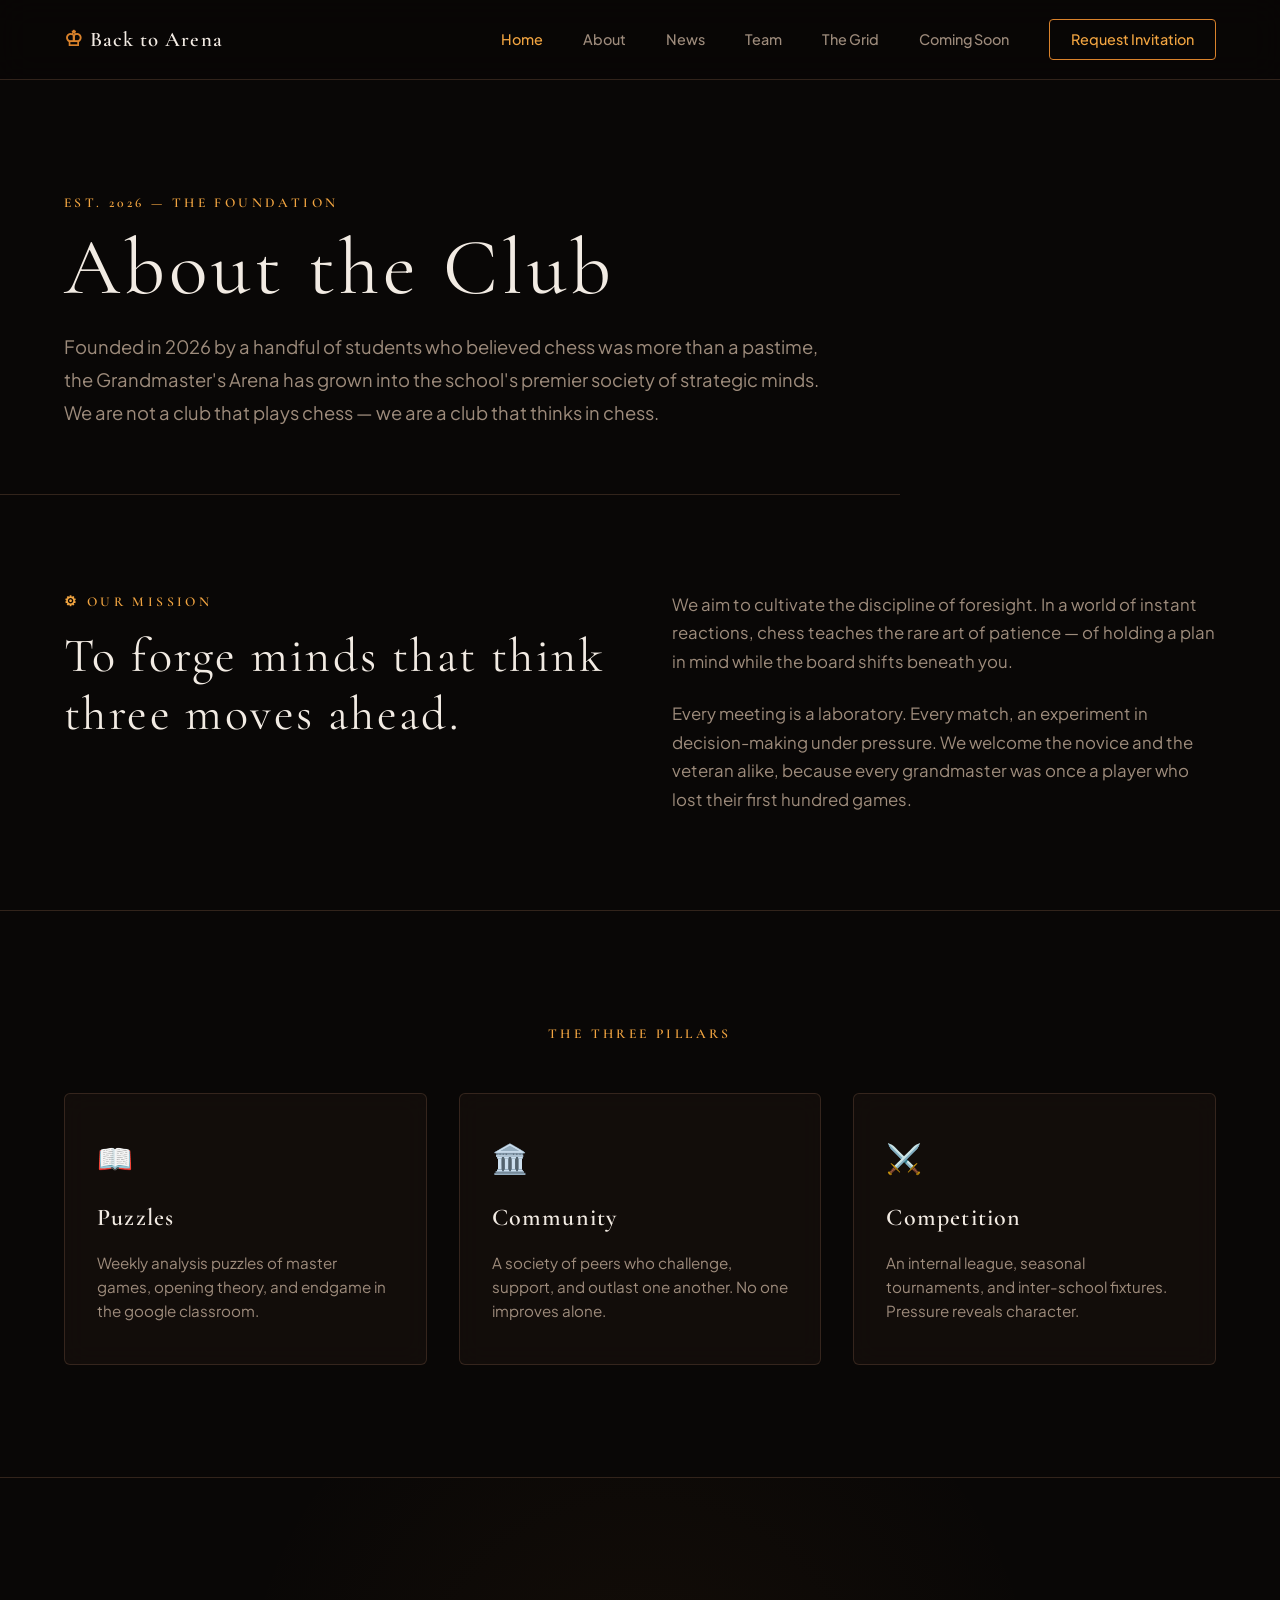
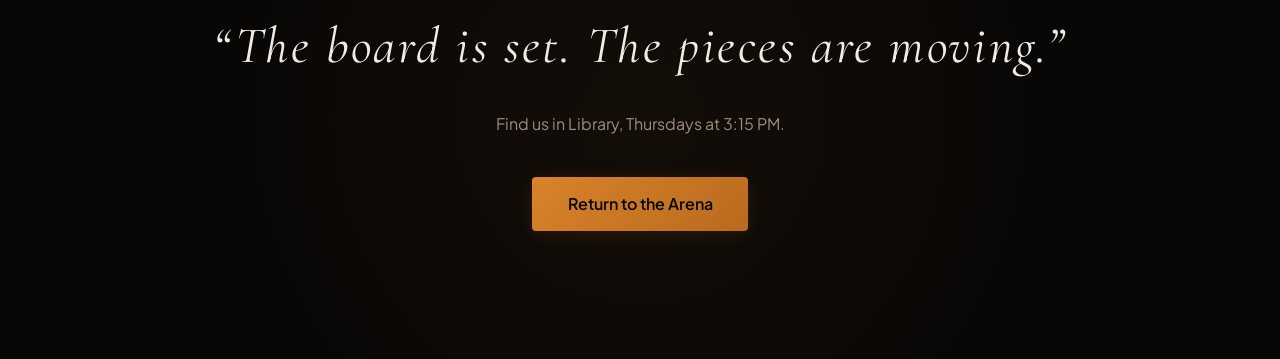
==== about.html @ d885e741 "Update navigation links in about.html" ====
<!doctype html>
<html lang="en">
    <head>
        <!-- Meta Information -->
        <meta charset="UTF-8" />
        <meta name="viewport" content="width=device-width, initial-scale=1.0" />
        <title>About the Club - The Ainlay Chess Club</title>

        <!-- SEO & Open Graph Meta Tags -->
        <meta
            name="description"
            content="Master strategy, solve weekly puzzles, and compete in the premier high school chess league at The Ainlay Chess Club. Join us Thursdays in the library."
        />
        <meta
            property="og:description"
            content="Master strategy, solve weekly puzzles, and compete in the premier high school chess league at The Ainlay Chess Club. Join us Thursdays after school 3:15-4:15 in the library."
        />
        <meta property="og:image" content="https://ainlay-chess.vercel.app/Images/favicon.png" />
        <meta name="google-site-verification" content="iSYLplXVBavn5GoDQEmi91O7fH8G3z6XSumjKIxFPuk" />

        <!-- Favicon -->
        <link rel="icon" type="image/png" href="Images/favicon.png" />

        <!-- Stylesheets -->
        <link rel="stylesheet" href="CSS/style.css" />
        <link
            href="https://fonts.googleapis.com/css2?family=Cormorant+Garamond:ital,wght@0,400;0,600;1,400&family=Plus+Jakarta+Sans:wght@300;400;500&display=swap"
            rel="stylesheet"
        />
    </head>
    <body>
        <!-- Header / Navigation -->
        <header class="site-header">
            <div class="logo">
                <a href="index.html" style="color: inherit; text-decoration: none"><span>♔</span> Back to Arena</a>
            </div>
            <nav class="nav-links">
                <a href="/" class="active-link active">Home</a>
                <a href="/about">About</a>
                <a href="/news">News</a>
                <a href="/team">Team</a>
                <a href="/league">The Grid</a>
                <a href="#">Coming Soon</a>
                <a href="#join" class="btn-outline">Request Invitation</a>
            </nav>
        </header>

        <!-- About Hero Section -->
        <section class="about-hero">
            <span class="sub-title">EST. 2026 — THE FOUNDATION</span>
            <h1>About the Club</h1>
            <p class="about-intro">
                Founded in 2026 by a handful of students who believed chess was more than a pastime, the Grandmaster's
                Arena has grown into the school's premier society of strategic minds. We are not a club that plays chess
                — we are a club that thinks in chess.
            </p>
        </section>

        <!-- Mission Statement Section -->
        <section class="mission-section">
            <div class="mission-grid">
                <div class="mission-left">
                    <span class="sub-title">⚙ OUR MISSION</span>
                    <h2>To forge minds that think three moves ahead.</h2>
                </div>
                <div class="mission-right">
                    <p>
                        We aim to cultivate the discipline of foresight. In a world of instant reactions, chess teaches
                        the rare art of patience — of holding a plan in mind while the board shifts beneath you.
                    </p>
                    <p>
                        Every meeting is a laboratory. Every match, an experiment in decision-making under pressure. We
                        welcome the novice and the veteran alike, because every grandmaster was once a player who lost
                        their first hundred games.
                    </p>
                </div>
            </div>
        </section>

        <!-- The Three Pillars Section -->
        <section class="pillars-section">
            <span class="sub-title">THE THREE PILLARS</span>
            <div class="pillars-grid">
                <div class="pillar-card">
                    <div class="pillar-icon">📖</div>
                    <h3>Puzzles</h3>
                    <p>Weekly analysis puzzles of master games, opening theory, and endgame in the google classroom.</p>
                </div>
                <div class="pillar-card">
                    <div class="pillar-icon">🏛️</div>
                    <h3>Community</h3>
                    <p>A society of peers who challenge, support, and outlast one another. No one improves alone.</p>
                </div>
                <div class="pillar-card">
                    <div class="pillar-icon">⚔️</div>
                    <h3>Competition</h3>
                    <p>
                        An internal league, seasonal tournaments, and inter-school fixtures. Pressure reveals character.
                    </p>
                </div>
            </div>
        </section>

        <!-- Closing Quote & Return Section -->
        <section class="closing-section">
            <h2>“The board is set. The pieces are moving.”</h2>
            <p class="closing-meta">Find us in Library, Thursdays at 3:15 PM.</p>
            <a href="/" class="btn-solid">Return to the Arena</a>
        </section>
    </body>
</html>
---- CSS/style.css ----
/* 0. STRICT NO-HORIZONTAL-SCROLL SAFEGUARD */
html,
body {
    width: 100%;
    max-width: 100%;
    overflow-x: hidden;
    position: relative;
}

img,
video,
canvas,
svg {
    max-width: 100%;
    height: auto;
}

/* 1. ROOT VARIABLES & THEME SETUP */
:root {
    --bg-deep: #090706;
    --bg-card: rgba(23, 17, 14, 0.7);
    --bg-card-hover: rgba(35, 26, 21, 0.85);
    --amber-primary: #d9822b;
    --amber-glow: #f2a541;
    --amber-dim: rgba(217, 130, 43, 0.12);
    --parchment: #f2ebe3;
    --bronze-border: rgba(77, 56, 42, 0.6);
    --bronze-border-glow: rgba(217, 130, 43, 0.4);
    --text-muted: #9e8c7c;
}

/* 2. GLOBAL RESET & BASE STYLES */
* {
    margin: 0;
    padding: 0;
    box-sizing: border-box;
}

body {
    background-color: var(--bg-deep);
    color: var(--parchment);
    font-family: "Plus Jakarta Sans", sans-serif;
    line-height: 1.6;
    overflow-x: hidden;
}

h1,
h2,
h3,
.logo,
.sub-title {
    font-family: "Cormorant Garamond", serif;
    letter-spacing: 0.05em;
}

.no-deco {
    text-decoration: none;
    color: inherit;
}

a {
    text-decoration: none;
    color: inherit;
    transition: all 0.5s ease;
}

a:hover {
    scale: 1.02;
}

.amber-text {
    color: var(--amber-glow);
    font-weight: 600;
}

.sub-title {
    font-size: 0.85rem;
    color: var(--amber-glow);
    display: block;
    margin-bottom: 1rem;
    letter-spacing: 0.25em;
    font-weight: 600;
}

/* 3. NAVIGATION HEADER */
.site-header {
    display: flex;
    justify-content: space-between;
    align-items: center;
    padding: 1.2rem 5%;
    position: sticky;
    top: 0;
    z-index: 1000;
    background: rgba(9, 7, 6, 0.85);
    backdrop-filter: blur(16px);
    -webkit-backdrop-filter: blur(16px);
    border-bottom: 1px solid var(--bronze-border);
    width: 100%;
}

.logo {
    font-size: 1.3rem;
    color: var(--parchment);
    font-weight: 600;
    display: flex;
    align-items: center;
    gap: 0.5rem;
}

.logo span {
    color: var(--amber-primary);
}

.nav-links {
    display: flex;
    gap: 2.5rem;
    align-items: center;
}

.nav-links a {
    color: var(--text-muted);
    font-size: 0.9rem;
    font-weight: 500;
    transition: all 0.5s ease;
}

.nav-links a:hover,
.active-link,
.nav-links a.active {
    color: var(--amber-glow) !important;
}

.btn-outline {
    border: 1px solid var(--amber-primary);
    padding: 0.5rem 1.3rem;
    color: var(--amber-glow) !important;
    border-radius: 4px;
    transition: all 1.5s cubic-bezier(0.16, 1, 0.3, 1);
}

.btn-outline:hover {
    background-color: var(--amber-primary);
    color: var(--bg-deep) !important;
    box-shadow: 0 0 20px var(--amber-dim);
    transform: translateY(-1px);
}

.btn-solid {
    background: linear-gradient(135deg, var(--amber-primary), #b86b1d);
    color: var(--bg-deep);
    padding: 0.9rem 2.2rem;
    font-weight: 600;
    display: inline-block;
    border-radius: 4px;
    transition: all 0.5s cubic-bezier(0.16, 1, 0.3, 1);
    box-shadow: 0 4px 20px var(--amber-dim);
}

.btn-solid:hover {
    transform: translateY(-2px);
    box-shadow: 0 6px 30px rgba(217, 130, 43, 0.35);
    filter: brightness(1.05);
    color: white;
}

/* 4. HOME PAGE: HERO SECTION */
.hero {
    position: relative;
    display: grid;
    grid-template-columns: 1.4fr 1fr;
    align-items: center;
    padding: 7rem 5%;
    min-height: 85vh;
    border-bottom: 1px solid var(--bronze-border);
    background-image: url("../Images/knight-background.jpg");
    background-size: cover;
    background-position: center;
    filter: brightness(1.25);
    width: 100%;
}

.hero-bg-overlay {
    position: absolute;
    inset: 0;
    background:
        linear-gradient(90deg, rgba(9, 7, 6, 0.88) 35%, rgba(9, 7, 6, 0.6) 100%),
        radial-gradient(circle at 75% 40%, rgba(217, 130, 43, 0.22) 0%, transparent 65%);
    z-index: 1;
}

.hero-content,
.hero-sidebar {
    position: relative;
    z-index: 2;
}

.hero h1 {
    font-size: 5rem;
    margin-bottom: 1.5rem;
    color: var(--parchment);
    font-weight: 400;
    line-height: 0.95;
    text-transform: uppercase;
}

.hero-sub-title {
    font-style: italic;
    text-transform: none;
    font-size: 4.5rem;
    color: var(--amber-glow);
}

.hero p {
    color: var(--text-muted);
    max-width: 450px;
    font-size: 1rem;
}

.hero-sidebar {
    background: var(--bg-card);
    backdrop-filter: blur(12px);
    border: 1px solid var(--bronze-border);
    border-radius: 6px;
    padding: 1.5rem;
    display: flex;
    flex-direction: column;
    gap: 1rem;
}

.sidebar-header {
    font-size: 1rem;
    letter-spacing: 0.15em;
    color: var(--text-muted);
    border-bottom: 1px solid var(--bronze-border);
    padding-bottom: 0.6rem;
}

.sidebar-item {
    display: flex;
    justify-content: space-between;
    padding: 0.6rem 0;
    border-bottom: 1px solid var(--bronze-border);
    font-size: 0.9rem;
    color: var(--parchment);
}

.sidebar-link {
    font-size: 0.75rem;
    letter-spacing: 0.1em;
    color: var(--amber-glow);
    padding-top: 0.4rem;
    cursor: pointer;
}

/* 5. HOME PAGE: LEADERSHIP & CARDS */
.leadership-section {
    padding: 7rem 5%;
    border-bottom: 1px solid var(--bronze-border);
    background: radial-gradient(circle at 15% 15%, rgba(217, 130, 43, 0.03) 0%, transparent 50%);
    width: 100%;
}

.leadership-section h2,
.league-header h2,
.join-content h2 {
    font-size: 2.8rem;
    font-weight: 400;
    color: var(--parchment);
}

.leadership-section h2 {
    margin-bottom: 3rem;
}

.leadership-grid {
    display: grid;
    grid-template-columns: repeat(auto-fit, minmax(200px, 1fr));
    gap: 1.5rem;
}

.card {
    background-color: var(--bg-card);
    backdrop-filter: blur(12px);
    -webkit-backdrop-filter: blur(12px);
    border: 1px solid var(--bronze-border);
    padding: 1rem;
    text-align: left;
    border-radius: 6px;
    transition: all 0.4s cubic-bezier(0.16, 1, 0.3, 1);
}

.card:hover {
    transform: translateY(-8px);
    background-color: var(--bg-card-hover);
    border-color: var(--amber-primary);
    box-shadow:
        0 16px 30px rgba(0, 0, 0, 0.6),
        0 0 20px var(--amber-dim);
}

.card-img-thanesh,
.card-img-ashley,
.card-img-aryan,
.team-img-thanesh,
.team-img-ashley,
.team-img-aryan {
    width: 100%;
    height: 480px;
    margin-bottom: 1rem;
    border-radius: 4px;
    background-size: cover;
    background-position: center;
    border: 1px solid rgba(255, 255, 255, 0.03);
    transition: filter 0.3s ease;
}

.card-img-thanesh,
.team-img-thanesh {
    background-image: url("../Images/thanesh.jpg");
}

.card-img-ashley,
.team-img-ashley {
    background-image: url("");
}

.card-img-aryan,
.team-img-aryan {
    background-image: url("../Images/aryan.jpg");
}

.card:hover [class*="card-img-"],
.team-card:hover [class*="team-img-"] {
    filter: brightness(1.1);
}

.card h3 {
    font-size: 1.2rem;
    font-weight: 600;
    color: var(--parchment);
}

.role {
    font-size: 0.85rem;
    color: var(--text-muted);
}

.card-notice-overlay {
    position: absolute;
    inset: 0;
    background: rgba(9, 7, 6, 0.92);
    display: flex;
    align-items: center;
    justify-content: center;
    text-align: center;
    padding: 1.5rem;
    font-family: "Cormorant Garamond", serif;
    font-size: 1.25rem;
    letter-spacing: 0.15em;
    color: var(--amber-glow);
    border: 1px dashed var(--amber-primary);
    border-radius: 4px;
    z-index: 2;
}

/* 6. HOME PAGE: LEAGUE & STANDINGS TABLE */
.league-section {
    padding: 7rem 5%;
    border-bottom: 1px solid var(--bronze-border);
    width: 100%;
}

.league-header {
    display: flex;
    justify-content: space-between;
    align-items: flex-end;
    margin-bottom: 2.5rem;
}

.filter-tabs {
    display: flex;
    gap: 2rem;
    font-size: 0.9rem;
    color: var(--text-muted);
    cursor: pointer;
}

.filter-tabs span {
    transition: color 0.3s ease;
}

.filter-tabs span:hover {
    color: var(--parchment);
}

.filter-tabs .active {
    color: var(--amber-glow);
    border-bottom: 2px solid var(--amber-primary);
    padding-bottom: 0.3rem;
}

.table-container {
    background: var(--bg-card);
    border: 1px solid var(--bronze-border);
    border-radius: 8px;
    overflow-x: auto;
    -webkit-overflow-scrolling: touch;
    backdrop-filter: blur(12px);
    width: 100%;
}

.standings-table {
    width: 100%;
    border-collapse: collapse;
    text-align: left;
}

.standings-table th,
.standings-table td {
    padding: 1.3rem 1.5rem;
    border-bottom: 1px solid var(--bronze-border);
}

.standings-table tr:last-child td {
    border-bottom: none;
}

.standings-table th {
    color: var(--text-muted);
    font-weight: 500;
    font-size: 0.8rem;
    letter-spacing: 0.15em;
    background: rgba(15, 11, 9, 0.6);
}

.standings-table tbody tr {
    transition: background 0.3s ease;
}

.standings-table tbody tr:hover {
    background: rgba(217, 130, 43, 0.05);
}

.rank-badge {
    color: var(--amber-primary);
    font-weight: 600;
    font-size: 18px;
}

.standings-table tr.rank-1 {
    background: linear-gradient(90deg, rgba(255, 215, 0, 0.15) 0%, rgba(26, 21, 14, 0.4) 100%) !important;
} /* Gold gradient for 1st place */

.standings-table tr.rank-2 {
    background: linear-gradient(90deg, rgba(192, 192, 192, 0.12) 0%, rgba(26, 21, 14, 0.4) 100%) !important;
} /* Silver gradient for 2nd place */

.standings-table tr.rank-3 {
    background: linear-gradient(90deg, rgba(205, 127, 50, 0.15) 0%, rgba(26, 21, 14, 0.4) 100%) !important;
} /* Bronze gradient for 3rd place */

.standings-table tr.rank-1 .rank-badge {
    color: #d6af36 !important; /* Gold color for 1st place */
}

.standings-table tr.rank-2 .rank-badge {
    color: #a7a7ad !important; /* Silver color for 2nd place */
}

.standings-table tr.rank-3 .rank-badge {
    color: #996f49 !important; /* Bronze color for 3rd place */
}

.standings-table tr.ainlay-row .school-tag {
    color: #4f83cc; /* Ainlay Blue */
    font-weight: 500;
}

.standings-table tr.osa-row .school-tag {
    color: #008a00; /* OSA Green */
    font-weight: 500;
}

.standings-table tr.lillian-row .school-tag {
    color: #c41e3a; /* Lilian Red */
    font-weight: 500;
}

.open-row {
    background: rgba(217, 130, 43, 0.04);
    border-style: dashed;
    border-color: var(--amber-primary);
    border-width: 1px;
}

.open-row:hover {
    background: rgba(217, 130, 43, 0.11) !important;
}

/* 7. HOME PAGE: JOIN SECTION & FOOTER META */
.join-section {
    padding: 7rem 5%;
    display: grid;
    grid-template-columns: 2fr 1fr;
    gap: 4rem;
    align-items: center;
    background: radial-gradient(circle at 85% 85%, rgba(217, 130, 43, 0.04) 0%, transparent 50%);
    width: 100%;
}

.join-content h2 {
    margin-bottom: 1rem;
}

.join-content p {
    color: var(--text-muted);
    margin-bottom: 2rem;
    max-width: 480px;
    font-size: 1.05rem;
}

.footer-meta {
    display: flex;
    flex-direction: column;
    gap: 1.5rem;
}

.meta-box {
    background: var(--bg-card);
    padding: 1.5rem;
    border: 1px solid var(--bronze-border);
    border-radius: 6px;
    backdrop-filter: blur(10px);
    transition: border-color 0.3s ease;
}

.meta-box:hover {
    border-color: var(--bronze-border-glow);
}

.footer-meta h4 {
    color: var(--amber-glow);
    margin-bottom: 0.3rem;
    font-family: "Cormorant Garamond", serif;
    font-size: 1.15rem;
}

.meta-box p {
    color: var(--text-muted);
    font-size: 0.95rem;
}

/* 8. ABOUT PAGE STYLES */
.about-hero {
    padding: 7rem 5% 4rem 5%;
    border-bottom: 1px solid var(--bronze-border);
    max-width: 900px;
    width: 100%;
}

.about-hero h1 {
    font-size: 5rem;
    font-weight: 400;
    margin-bottom: 1.5rem;
    line-height: 0.95;
    color: var(--parchment);
}

.about-intro {
    color: var(--text-muted);
    font-size: 1.15rem;
    line-height: 1.8;
}

.mission-section {
    padding: 6rem 5%;
    border-bottom: 1px solid var(--bronze-border);
    width: 100%;
}

.mission-grid {
    display: grid;
    grid-template-columns: 1fr 1fr;
    gap: 4rem;
    align-items: start;
}

.mission-left h2 {
    font-size: 3rem;
    font-weight: 400;
    line-height: 1.2;
    color: var(--parchment);
    margin-top: 1rem;
}

.mission-right {
    display: flex;
    flex-direction: column;
    gap: 1.5rem;
    color: var(--text-muted);
    font-size: 1.05rem;
    line-height: 1.7;
}

.pillars-section {
    padding: 7rem 5%;
    border-bottom: 1px solid var(--bronze-border);
    text-align: center;
    width: 100%;
}

.pillars-section .sub-title {
    margin-bottom: 3rem;
}

.pillars-grid {
    display: grid;
    grid-template-columns: repeat(auto-fit, minmax(280px, 1fr));
    gap: 2rem;
    text-align: left;
}

.pillar-card {
    background-color: var(--bg-card);
    backdrop-filter: blur(12px);
    border: 1px solid var(--bronze-border);
    padding: 2.5rem 2rem;
    border-radius: 6px;
    transition: all 0.4s cubic-bezier(0.16, 1, 0.3, 1);
}

.pillar-card:hover {
    transform: translateY(-8px);
    border-color: var(--amber-primary);
    box-shadow:
        0 16px 30px rgba(0, 0, 0, 0.6),
        0 0 20px var(--amber-dim);
}

.pillar-icon {
    font-size: 1.8rem;
    margin-bottom: 1.2rem;
}

.pillar-card h3 {
    font-size: 1.5rem;
    font-weight: 600;
    color: var(--parchment);
    margin-bottom: 0.8rem;
}

.pillar-card p {
    color: var(--text-muted);
    font-size: 0.95rem;
}

.closing-section {
    padding: 8rem 5%;
    text-align: center;
    display: flex;
    flex-direction: column;
    align-items: center;
    gap: 1.5rem;
    background: radial-gradient(circle at 50% 50%, rgba(217, 130, 43, 0.05) 0%, transparent 60%);
    width: 100%;
}

.closing-section h2 {
    font-size: 3.2rem;
    font-style: italic;
    font-weight: 400;
    color: var(--parchment);
}

.closing-meta {
    color: var(--text-muted);
    font-size: 1rem;
    margin-bottom: 1rem;
}

/* 9. TEAM PAGE STYLES */
.team-hero {
    padding: 6rem 5% 3rem 5%;
    max-width: 900px;
    width: 100%;
}

.team-hero h1 {
    font-size: 5rem;
    font-weight: 400;
    margin-bottom: 1.2rem;
    color: var(--parchment);
    line-height: 0.95;
}

.team-intro {
    color: var(--text-muted);
    font-size: 1.05rem;
    line-height: 1.7;
    max-width: 600px;
}

.team-grid-section {
    padding: 3rem 5% 8rem 5%;
    width: 100%;
}

.team-grid {
    display: grid;
    grid-template-columns: repeat(3, 1fr);
    gap: 2rem;
}

.team-card {
    position: relative;
    background-color: var(--bg-card);
    backdrop-filter: blur(12px);
    border: 1px solid var(--bronze-border);
    padding: 1.2rem;
    border-radius: 6px;
    display: flex;
    flex-direction: column;
    justify-content: space-between;
    transition: all 0.4s cubic-bezier(0.16, 1, 0.3, 1);
}

.team-card:hover {
    transform: translateY(-6px);
    border-color: var(--amber-primary);
    box-shadow:
        0 16px 30px rgba(0, 0, 0, 0.6),
        0 0 20px var(--amber-dim);
}

.chess-icon-watermark {
    font-size: 3.5rem;
    color: rgba(217, 130, 43, 0.15);
}

.team-role-tag {
    font-size: 0.65rem;
    letter-spacing: 0.2em;
    color: var(--amber-glow);
    margin-bottom: 0.4rem;
    display: block;
}

.team-card h3 {
    font-size: 1.35rem;
    font-weight: 600;
    color: var(--parchment);
    margin-bottom: 0.6rem;
}

.team-bio {
    color: var(--text-muted);
    font-size: 0.9rem;
    line-height: 1.6;
    margin-bottom: 2rem;
}

.team-footer-meta {
    display: flex;
    justify-content: space-between;
    align-items: flex-end;
    border-top: 1px solid var(--bronze-border);
    padding-top: 0.8rem;
    font-size: 0.75rem;
    margin-top: auto;
}

.quote-text {
    color: var(--text-muted);
    font-style: italic;
    font-size: 0.7rem;
    line-height: 1.3;
    max-width: 55%;
    white-space: normal;
    overflow: visible;
}

.contact-link {
    color: var(--text-muted);
    text-decoration: none;
    letter-spacing: 0.1em;
    font-weight: 600;
    transition: color 0.3s ease;
}

.contact-link:hover {
    color: var(--amber-glow);
}

.open-team-card {
    border: 1px dashed var(--amber-primary);
    background: radial-gradient(circle at 50% 50%, rgba(217, 130, 43, 0.05) 0%, transparent 80%);
}

.open-slot-img {
    background: rgba(217, 130, 43, 0.03) !important;
}

.pointer-emoji {
    font-size: 3.5rem;
    animation: bouncePointer 1.5s infinite ease-in-out;
}

@keyframes bouncePointer {
    0%,
    100% {
        transform: scale(1);
    }
    50% {
        transform: scale(1.15) translateX(4px);
    }
}

/* 10. CLUB NEWS SECTION & MEDIA ELEMENTS */
.news-section {
    max-width: 800px;
    margin: 3rem auto;
    padding: 0 5%;
    width: 100%;
}

.news-item {
    display: flex;
    flex-direction: column;
    gap: 1rem;
    padding: 2.5rem 0;
    border-bottom: 1px solid var(--bronze-border);
}

.news-meta {
    display: flex;
    flex-direction: column;
    min-width: 110px;
}

.news-date {
    font-size: 0.85rem;
    color: var(--amber-glow);
    letter-spacing: 0.05em;
    font-weight: 500;
}

.news-category {
    font-size: 0.7rem;
    color: var(--text-muted);
    letter-spacing: 0.2em;
    margin-top: 0.3rem;
}

.news-content h2 {
    font-family: "Cormorant Garamond", serif;
    font-size: 2.1rem;
    font-weight: 400;
    color: var(--parchment);
    margin-bottom: 0.75rem;
    letter-spacing: 0.03em;
}

.news-content p {
    font-size: 0.95rem;
    line-height: 1.7;
    color: var(--text-muted);
}

.custom-video-container {
    position: relative;
    width: 100%;
    height: 220px;
    background-color: var(--bg-card);
    border: 1px solid var(--bronze-border);
    border-radius: 4px;
    cursor: pointer;
    overflow: hidden;
    display: flex;
    align-items: center;
    justify-content: center;
    margin-bottom: 1rem;
    transition: border-color 0.3s ease;
}

.video-cover-overlay {
    position: absolute;
    inset: 0;
    background: rgba(9, 7, 6, 0.85);
    display: flex;
    align-items: center;
    justify-content: center;
    color: var(--amber-glow);
    font-family: "Cormorant Garamond", serif;
    font-size: 1.1rem;
    letter-spacing: 0.1em;
    z-index: 2;
}

/* 11. RESPONSIVE MEDIA QUERIES FOR ALL DEVICES */

@media (max-width: 1024px) {
    .team-grid {
        grid-template-columns: repeat(2, 1fr);
    }
    .hero h1 {
        font-size: 4rem;
    }
    .hero-sub-title {
        font-size: 3.5rem;
    }
}

@media (max-width: 900px) {
    .hero,
    .join-section,
    .mission-grid {
        grid-template-columns: 1fr;
        gap: 3rem;
    }
    .hero h1,
    .about-hero h1,
    .team-hero h1 {
        font-size: 3.2rem;
    }
    .hero-sub-title {
        font-size: 2.8rem;
    }
    .closing-section h2 {
        font-size: 2.2rem;
    }
    .league-header {
        flex-direction: column;
        align-items: flex-start;
        gap: 1.5rem;
    }
}

@media (min-width: 768px) {
    .news-item {
        flex-direction: row;
        align-items: flex-start;
        gap: 3.5rem;
    }
}

@media (max-width: 768px) {
    .site-header {
        flex-direction: column;
        gap: 0.8rem;
        padding: 1rem 4%;
        text-align: center;
    }
    .logo {
        white-space: normal;
        justify-content: center;
        font-size: 1.1rem;
    }
    .nav-links {
        gap: 1rem;
        flex-wrap: wrap;
        justify-content: center;
    }
    .nav-links a {
        font-size: 0.85rem;
    }
    .standings-table th,
    .standings-table td {
        padding: 1rem;
        white-space: nowrap;
    }
}

@media (max-width: 480px) {
    .team-grid {
        grid-template-columns: 1fr;
    }
    .hero h1 {
        font-size: 2.5rem;
    }
    .hero-sub-title {
        font-size: 2.2rem;
    }
    .hero,
    .leadership-section,
    .league-section,
    .join-section,
    .about-hero,
    .mission-section,
    .pillars-section,
    .team-hero,
    .team-grid-section {
        padding-left: 5%;
        padding-right: 5%;
    }
    .btn-solid {
        padding: 0.8rem 1.5rem;
        width: 100%;
        text-align: center;
    }
}
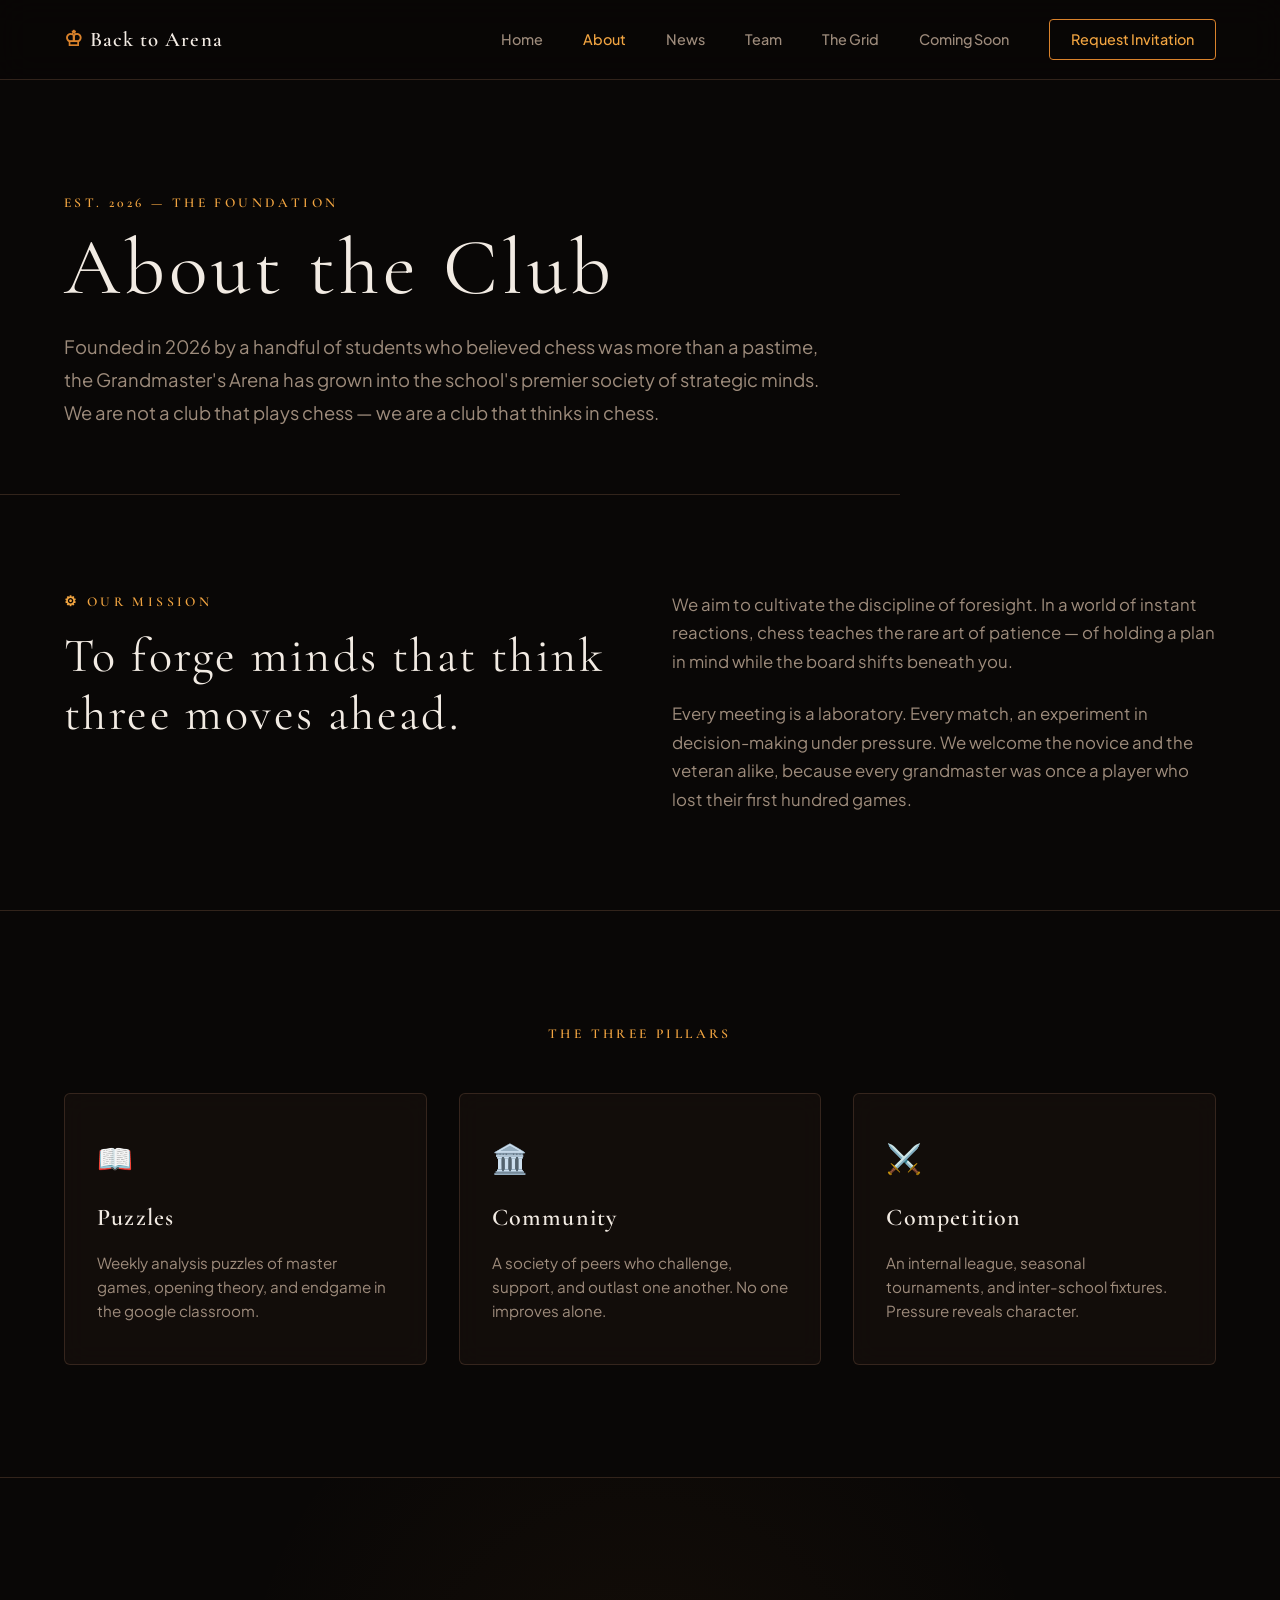
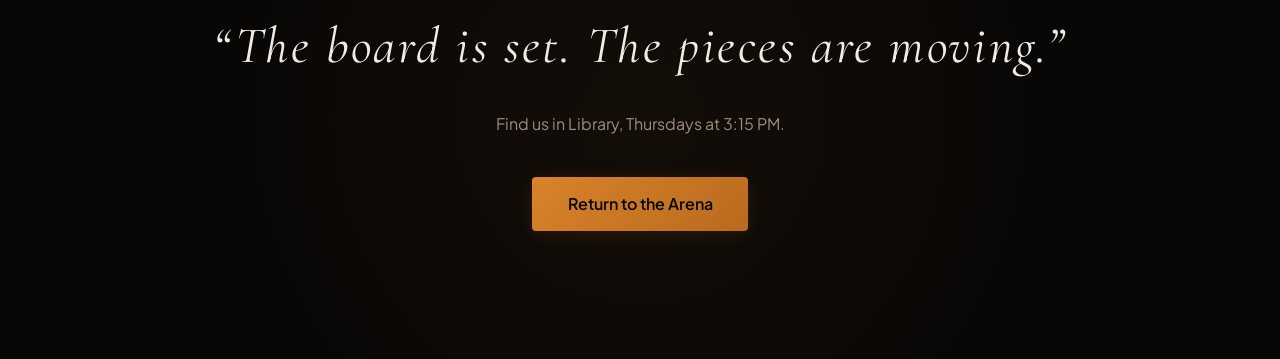
==== commit 38dcb0c6: "Reorder navigation links in about.html" ====
--- a/about.html
+++ b/about.html
@@ -35,8 +35,8 @@
                 <a href="index.html" style="color: inherit; text-decoration: none"><span>♔</span> Back to Arena</a>
             </div>
             <nav class="nav-links">
-                <a href="/" class="active-link active">Home</a>
-                <a href="/about">About</a>
+                <a href="/">Home</a>
+                <a href="/about" class="active-link active">About</a>
                 <a href="/news">News</a>
                 <a href="/team">Team</a>
                 <a href="/league">The Grid</a>
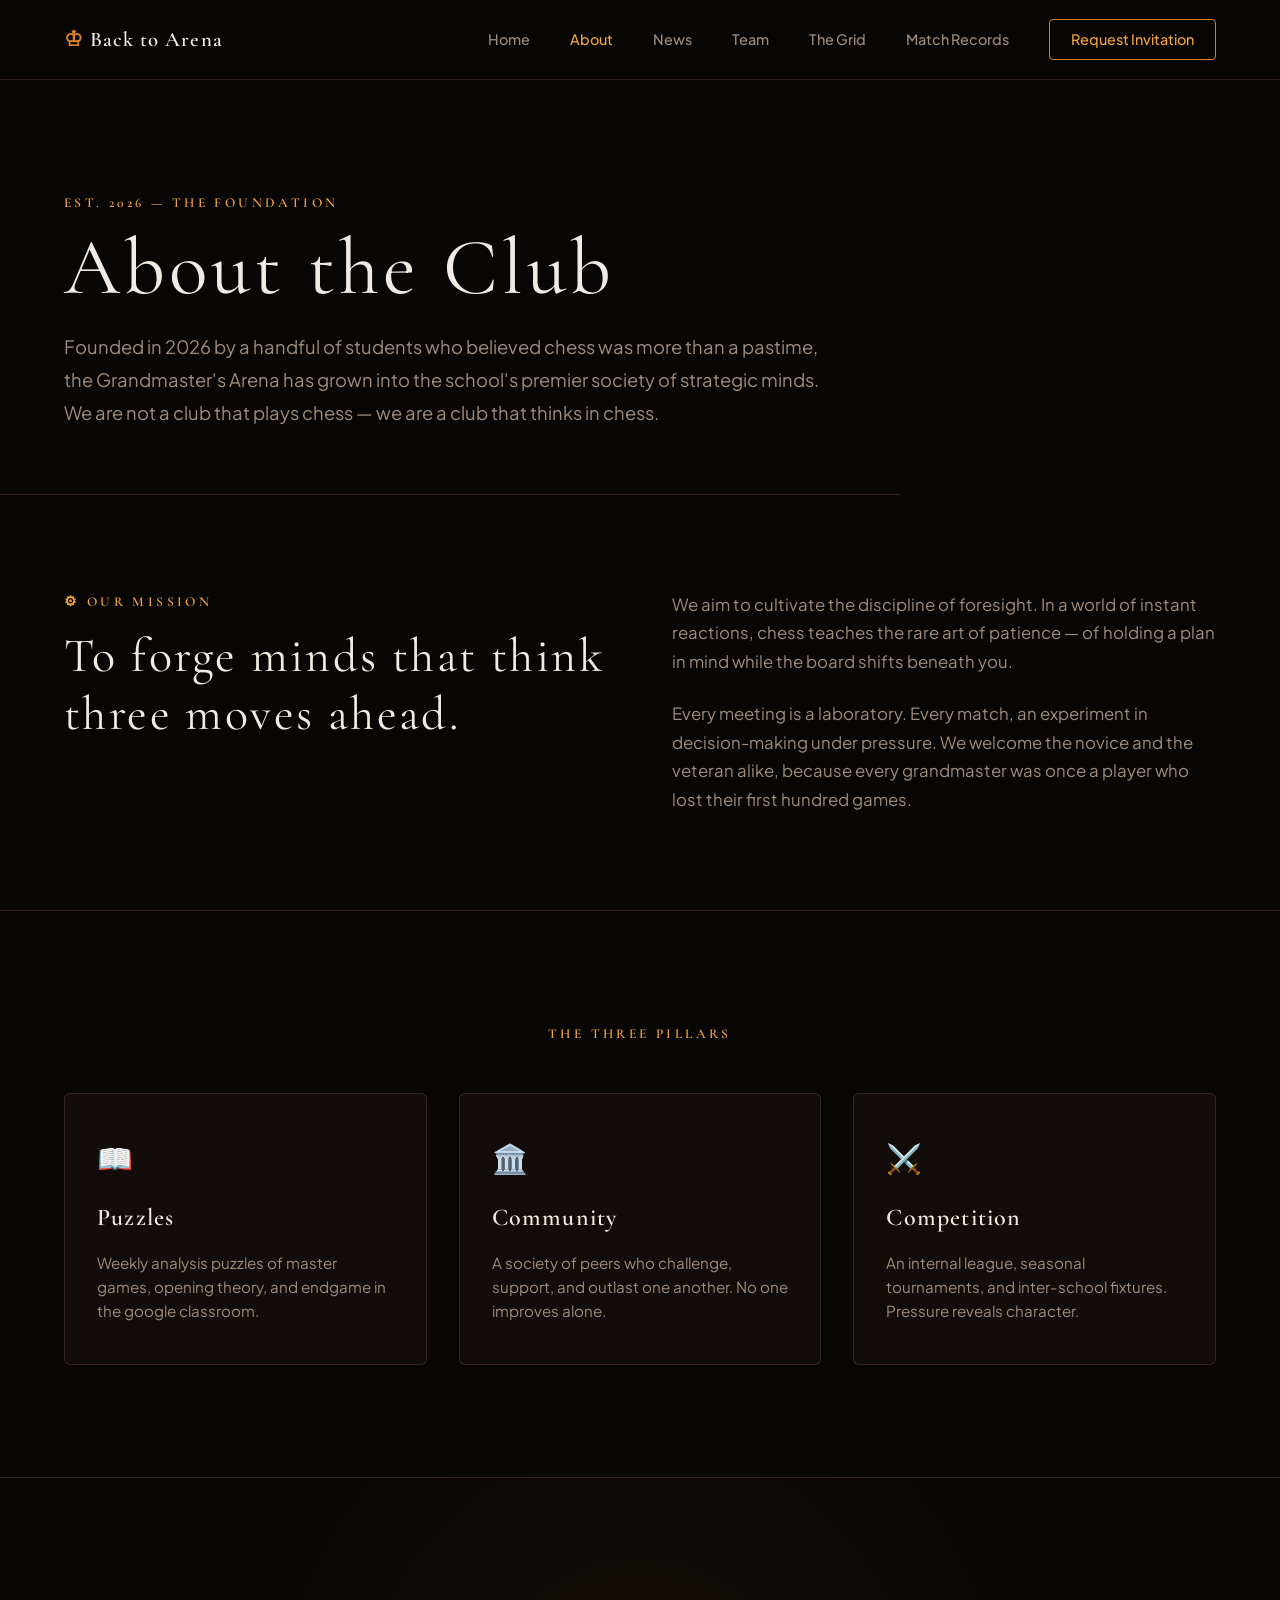
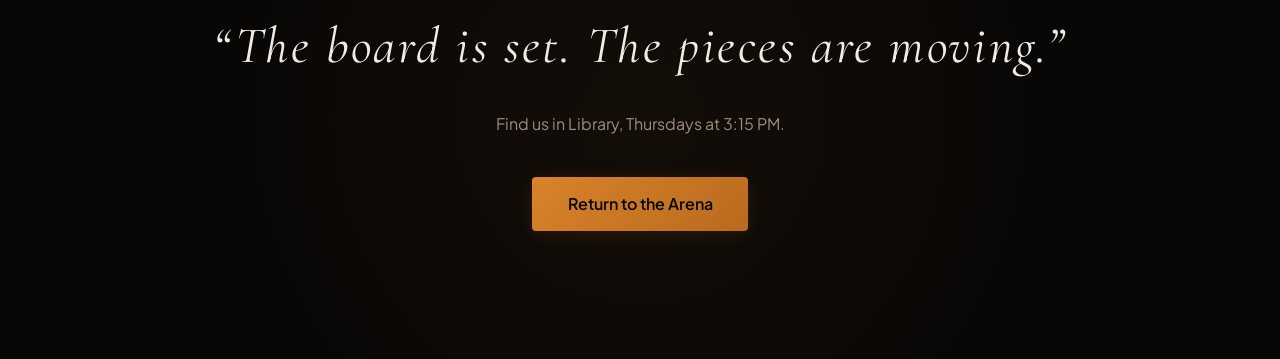
==== commit cb22e55e: "Add files via upload" ====
--- a/about.html
+++ b/about.html
@@ -40,7 +40,7 @@
                 <a href="/news">News</a>
                 <a href="/team">Team</a>
                 <a href="/league">The Grid</a>
-                <a href="#">Coming Soon</a>
+                <a href="/records">Match Records</a>
                 <a href="#join" class="btn-outline">Request Invitation</a>
             </nav>
         </header>
--- a/CSS/style.css
+++ b/CSS/style.css
@@ -1,10 +1,74 @@
-/* 0. STRICT NO-HORIZONTAL-SCROLL SAFEGUARD */
+/* 0. ROOT VARIABLES & THEME SYSTEM*/
+:root {
+    /* Color Palette */
+    --bg-deep: #090706;
+    --bg-card: rgba(23, 17, 14, 0.7);
+    --bg-card-hover: rgba(35, 26, 21, 0.85);
+    --bg-header: rgba(9, 7, 6, 0.85);
+    --bg-table-header: rgba(15, 11, 9, 0.6);
+
+    /* Brand Accent Colors */
+    --amber-primary: #d9822b;
+    --amber-glow: #f2a541;
+    --amber-dim: rgba(217, 130, 43, 0.12);
+    --amber-dim-hover: rgba(217, 130, 43, 0.35);
+
+    /* Typography Colors */
+    --parchment: #f2ebe3;
+    --text-muted: #9e8c7c;
+
+    /* School Tag colours */
+    --school-ainlay: #2c6fdb;
+    --school-osa: #007902;
+    --school-lillian: #d60000;
+    --school-strathcona: #e66000;
+
+    /* Rank Accent Colors */
+    --rank-gold: #d6af36;
+    --rank-silver: #a7a7ad;
+    --rank-bronze: #996f49;
+
+    /* Borders & Glows */
+    --bronze-border: rgba(77, 56, 42, 0.6);
+    --bronze-border-glow: rgba(217, 130, 43, 0.4);
+
+    /* Typography Families */
+    --font-heading: "Cormorant Garamond", serif;
+    --font-body: "Plus Jakarta Sans", sans-serif;
+
+    /* Spacing & Radii */
+    --radius-sm: 4px;
+    --radius-md: 6px;
+    --radius-lg: 8px;
+
+    /* Transitions & Filters */
+    --transition-smooth: all 0.4s cubic-bezier(0.16, 1, 0.3, 1);
+    --transition-fast: all 0.3s ease;
+    --backdrop-blur: blur(12px);
+}
+
+/* 1. GLOBAL RESET & BASE STYLES */
+*,
+*::before,
+*::after {
+    margin: 0;
+    padding: 0;
+    box-sizing: border-box;
+}
+
 html,
 body {
     width: 100%;
     max-width: 100%;
     overflow-x: hidden;
     position: relative;
+}
+
+body {
+    background-color: var(--bg-deep);
+    color: var(--parchment);
+    font-family: var(--font-body);
+    line-height: 1.6;
 }
 
 img,
@@ -15,57 +79,29 @@
     height: auto;
 }
 
-/* 1. ROOT VARIABLES & THEME SETUP */
-:root {
-    --bg-deep: #090706;
-    --bg-card: rgba(23, 17, 14, 0.7);
-    --bg-card-hover: rgba(35, 26, 21, 0.85);
-    --amber-primary: #d9822b;
-    --amber-glow: #f2a541;
-    --amber-dim: rgba(217, 130, 43, 0.12);
-    --parchment: #f2ebe3;
-    --bronze-border: rgba(77, 56, 42, 0.6);
-    --bronze-border-glow: rgba(217, 130, 43, 0.4);
-    --text-muted: #9e8c7c;
-}
-
-/* 2. GLOBAL RESET & BASE STYLES */
-* {
-    margin: 0;
-    padding: 0;
-    box-sizing: border-box;
-}
-
-body {
-    background-color: var(--bg-deep);
-    color: var(--parchment);
-    font-family: "Plus Jakarta Sans", sans-serif;
-    line-height: 1.6;
-    overflow-x: hidden;
-}
-
+/* Typography Hierarchy */
 h1,
 h2,
 h3,
 .logo,
 .sub-title {
-    font-family: "Cormorant Garamond", serif;
+    font-family: var(--font-heading);
     letter-spacing: 0.05em;
+}
+
+a {
+    text-decoration: none;
+    color: inherit;
+    transition: var(--transition-fast);
+}
+
+a:hover {
+    scale: 1.02;
 }
 
 .no-deco {
     text-decoration: none;
     color: inherit;
-}
-
-a {
-    text-decoration: none;
-    color: inherit;
-    transition: all 0.5s ease;
-}
-
-a:hover {
-    scale: 1.02;
 }
 
 .amber-text {
@@ -82,7 +118,14 @@
     font-weight: 600;
 }
 
-/* 3. NAVIGATION HEADER */
+/* Common Section Layout */
+.section-padded {
+    padding: 7rem 5%;
+    border-bottom: 1px solid var(--bronze-border);
+    width: 100%;
+}
+
+/* 2. NAVIGATION HEADER */
 .site-header {
     display: flex;
     justify-content: space-between;
@@ -91,7 +134,7 @@
     position: sticky;
     top: 0;
     z-index: 1000;
-    background: rgba(9, 7, 6, 0.85);
+    background: var(--bg-header);
     backdrop-filter: blur(16px);
     -webkit-backdrop-filter: blur(16px);
     border-bottom: 1px solid var(--bronze-border);
@@ -121,7 +164,7 @@
     color: var(--text-muted);
     font-size: 0.9rem;
     font-weight: 500;
-    transition: all 0.5s ease;
+    transition: var(--transition-smooth);
 }
 
 .nav-links a:hover,
@@ -130,11 +173,12 @@
     color: var(--amber-glow) !important;
 }
 
+/* 3. BUTTONS, FORMS & CONTROLS */
 .btn-outline {
     border: 1px solid var(--amber-primary);
     padding: 0.5rem 1.3rem;
     color: var(--amber-glow) !important;
-    border-radius: 4px;
+    border-radius: var(--radius-sm);
     transition: all 1.5s cubic-bezier(0.16, 1, 0.3, 1);
 }
 
@@ -151,19 +195,106 @@
     padding: 0.9rem 2.2rem;
     font-weight: 600;
     display: inline-block;
-    border-radius: 4px;
-    transition: all 0.5s cubic-bezier(0.16, 1, 0.3, 1);
+    border-radius: var(--radius-sm);
+    transition: var(--transition-smooth);
     box-shadow: 0 4px 20px var(--amber-dim);
 }
 
 .btn-solid:hover {
     transform: translateY(-2px);
-    box-shadow: 0 6px 30px rgba(217, 130, 43, 0.35);
+    box-shadow: 0 6px 30px var(--amber-dim-hover);
     filter: brightness(1.05);
     color: white;
 }
 
-/* 4. HOME PAGE: HERO SECTION */
+/* Filter Dropdowns */
+.sort-select {
+    background: rgba(9, 7, 6, 0.8);
+    border: 1px solid var(--bronze-border);
+    color: var(--parchment);
+    padding: 0.4rem 0.8rem;
+    border-radius: var(--radius-sm);
+    font-size: 0.85rem;
+    font-family: inherit;
+    cursor: pointer;
+    transition: var(--transition-fast);
+}
+
+.sort-select:focus,
+.sort-select:hover {
+    border-color: var(--amber-primary);
+    outline: none;
+}
+
+/* Custom School Filter */
+#school-filter option[value="ainlay"] {
+    color: var(--school-ainlay);
+}
+
+#school-filter option[value="osa"] {
+    color: var(--school-osa);
+}
+
+#school-filter option[value="lillian"] {
+    color: var(--school-lillian);
+}
+
+#school-filter option[value="strathcona"] {
+    color: var(--school-strathcona);
+}
+
+.custom-select {
+    position: relative;
+    width: 176px;
+    font-family: inherit;
+    user-select: none;
+}
+
+.selected-option {
+    padding: 0.4rem 0.8rem;
+    border: 1px solid var(--bronze-border);
+    border-radius: 6px;
+    background-color: rgba(9, 7, 6, 0.8);
+    color: var(--parchment);
+    font-size: 0.85rem;
+    cursor: pointer;
+    display: flex;
+    align-items: center;
+    justify-content: space-between;
+}
+
+.options-list {
+    display: none;
+    position: absolute;
+    top: 100%;
+    left: 0;
+    right: 0;
+    margin-top: 4px;
+    background: var(--bg-deep);
+    border: 1px solid var(--bronze-border);
+    border-radius: 6px;
+    box-shadow: 0 4px 12px rgba(0, 0, 0, 0.1);
+    z-index: 10;
+    overflow: hidden;
+}
+
+.custom-select.open .options-list {
+    display: block;
+}
+
+.option {
+    padding: 10px 14px;
+    color: var(--tag-color, var(--parchment));
+    font-weight: 600;
+    cursor: pointer;
+    transition: background-color 0.2s ease;
+}
+
+.option:hover {
+    background-color: var(--amber-dim);
+}
+
+/* 4. HERO SECTIONS */
 .hero {
     position: relative;
     display: grid;
@@ -218,9 +349,9 @@
 
 .hero-sidebar {
     background: var(--bg-card);
-    backdrop-filter: blur(12px);
+    backdrop-filter: var(--backdrop-blur);
     border: 1px solid var(--bronze-border);
-    border-radius: 6px;
+    border-radius: var(--radius-md);
     padding: 1.5rem;
     display: flex;
     flex-direction: column;
@@ -252,7 +383,70 @@
     cursor: pointer;
 }
 
-/* 5. HOME PAGE: LEADERSHIP & CARDS */
+/* Secondary Page Heros */
+.about-hero,
+.team-hero {
+    padding: 6rem 5% 3rem 5%;
+    max-width: 900px;
+    width: 100%;
+}
+
+.about-hero {
+    padding-top: 7rem;
+    padding-bottom: 4rem;
+    border-bottom: 1px solid var(--bronze-border);
+}
+
+.about-hero h1,
+.team-hero h1 {
+    font-size: 5rem;
+    font-weight: 400;
+    margin-bottom: 1.5rem;
+    line-height: 0.95;
+    color: var(--parchment);
+}
+
+.about-intro,
+.team-intro {
+    color: var(--text-muted);
+    font-size: 1.05rem;
+    line-height: 1.7;
+}
+
+.about-intro {
+    font-size: 1.15rem;
+    line-height: 1.8;
+}
+
+.team-intro {
+    max-width: 600px;
+}
+
+/* 5. CARDS & GRID MODULES */
+.card,
+.pillar-card,
+.rule-card,
+.team-card {
+    background-color: var(--bg-card);
+    backdrop-filter: var(--backdrop-blur);
+    -webkit-backdrop-filter: var(--backdrop-blur);
+    border: 1px solid var(--bronze-border);
+    border-radius: var(--radius-md);
+    transition: var(--transition-smooth);
+}
+
+.card:hover,
+.pillar-card:hover,
+.rule-card:hover,
+.team-card:hover {
+    transform: translateY(-8px);
+    border-color: var(--amber-primary);
+    box-shadow:
+        0 16px 30px rgba(0, 0, 0, 0.6),
+        0 0 20px var(--amber-dim);
+}
+
+/* Leadership Grid */
 .leadership-section {
     padding: 7rem 5%;
     border-bottom: 1px solid var(--bronze-border);
@@ -279,23 +473,8 @@
 }
 
 .card {
-    background-color: var(--bg-card);
-    backdrop-filter: blur(12px);
-    -webkit-backdrop-filter: blur(12px);
-    border: 1px solid var(--bronze-border);
     padding: 1rem;
     text-align: left;
-    border-radius: 6px;
-    transition: all 0.4s cubic-bezier(0.16, 1, 0.3, 1);
-}
-
-.card:hover {
-    transform: translateY(-8px);
-    background-color: var(--bg-card-hover);
-    border-color: var(--amber-primary);
-    box-shadow:
-        0 16px 30px rgba(0, 0, 0, 0.6),
-        0 0 20px var(--amber-dim);
 }
 
 .card-img-thanesh,
@@ -307,7 +486,7 @@
     width: 100%;
     height: 480px;
     margin-bottom: 1rem;
-    border-radius: 4px;
+    border-radius: var(--radius-sm);
     background-size: cover;
     background-position: center;
     border: 1px solid rgba(255, 255, 255, 0.03);
@@ -354,254 +533,93 @@
     justify-content: center;
     text-align: center;
     padding: 1.5rem;
-    font-family: "Cormorant Garamond", serif;
+    font-family: var(--font-heading);
     font-size: 1.25rem;
     letter-spacing: 0.15em;
     color: var(--amber-glow);
     border: 1px dashed var(--amber-primary);
-    border-radius: 4px;
+    border-radius: var(--radius-sm);
     z-index: 2;
 }
 
-/* 6. HOME PAGE: LEAGUE & STANDINGS TABLE */
-.league-section {
-    padding: 7rem 5%;
+/* Grid Rules Section */
+.grid-rules-section {
+    padding: 4rem 5% 2rem 5%;
     border-bottom: 1px solid var(--bronze-border);
     width: 100%;
 }
 
-.league-header {
-    display: flex;
-    justify-content: space-between;
-    align-items: flex-end;
-    margin-bottom: 2.5rem;
-}
-
-.filter-tabs {
-    display: flex;
-    gap: 2rem;
-    font-size: 0.9rem;
-    color: var(--text-muted);
-    cursor: pointer;
-}
-
-.filter-tabs span {
-    transition: color 0.3s ease;
-}
-
-.filter-tabs span:hover {
-    color: var(--parchment);
-}
-
-.filter-tabs .active {
-    color: var(--amber-glow);
-    border-bottom: 2px solid var(--amber-primary);
-    padding-bottom: 0.3rem;
-}
-
-.table-container {
-    background: var(--bg-card);
-    border: 1px solid var(--bronze-border);
-    border-radius: 8px;
-    overflow-x: auto;
-    -webkit-overflow-scrolling: touch;
-    backdrop-filter: blur(12px);
-    width: 100%;
-}
-
-.standings-table {
-    width: 100%;
-    border-collapse: collapse;
-    text-align: left;
-}
-
-.standings-table th,
-.standings-table td {
-    padding: 1.3rem 1.5rem;
-    border-bottom: 1px solid var(--bronze-border);
-}
-
-.standings-table tr:last-child td {
-    border-bottom: none;
-}
-
-.standings-table th {
-    color: var(--text-muted);
-    font-weight: 500;
-    font-size: 0.8rem;
-    letter-spacing: 0.15em;
-    background: rgba(15, 11, 9, 0.6);
-}
-
-.standings-table tbody tr {
-    transition: background 0.3s ease;
-}
-
-.standings-table tbody tr:hover {
-    background: rgba(217, 130, 43, 0.05);
-}
-
-.rank-badge {
-    color: var(--amber-primary);
-    font-weight: 600;
-    font-size: 18px;
-}
-
-.standings-table tr.rank-1 {
-    background: linear-gradient(90deg, rgba(255, 215, 0, 0.15) 0%, rgba(26, 21, 14, 0.4) 100%) !important;
-} /* Gold gradient for 1st place */
-
-.standings-table tr.rank-2 {
-    background: linear-gradient(90deg, rgba(192, 192, 192, 0.12) 0%, rgba(26, 21, 14, 0.4) 100%) !important;
-} /* Silver gradient for 2nd place */
-
-.standings-table tr.rank-3 {
-    background: linear-gradient(90deg, rgba(205, 127, 50, 0.15) 0%, rgba(26, 21, 14, 0.4) 100%) !important;
-} /* Bronze gradient for 3rd place */
-
-.standings-table tr.rank-1 .rank-badge {
-    color: #d6af36 !important; /* Gold color for 1st place */
-}
-
-.standings-table tr.rank-2 .rank-badge {
-    color: #a7a7ad !important; /* Silver color for 2nd place */
-}
-
-.standings-table tr.rank-3 .rank-badge {
-    color: #996f49 !important; /* Bronze color for 3rd place */
-}
-
-.standings-table tr.ainlay-row .school-tag {
-    color: #4f83cc; /* Ainlay Blue */
-    font-weight: 500;
-}
-
-.standings-table tr.osa-row .school-tag {
-    color: #008a00; /* OSA Green */
-    font-weight: 500;
-}
-
-.standings-table tr.lillian-row .school-tag {
-    color: #c41e3a; /* Lilian Red */
-    font-weight: 500;
-}
-
-.open-row {
-    background: rgba(217, 130, 43, 0.04);
-    border-style: dashed;
-    border-color: var(--amber-primary);
-    border-width: 1px;
-}
-
-.open-row:hover {
-    background: rgba(217, 130, 43, 0.11) !important;
-}
-
-/* 7. HOME PAGE: JOIN SECTION & FOOTER META */
-.join-section {
-    padding: 7rem 5%;
-    display: grid;
-    grid-template-columns: 2fr 1fr;
-    gap: 4rem;
-    align-items: center;
-    background: radial-gradient(circle at 85% 85%, rgba(217, 130, 43, 0.04) 0%, transparent 50%);
-    width: 100%;
-}
-
-.join-content h2 {
-    margin-bottom: 1rem;
-}
-
-.join-content p {
-    color: var(--text-muted);
-    margin-bottom: 2rem;
-    max-width: 480px;
-    font-size: 1.05rem;
-}
-
-.footer-meta {
-    display: flex;
-    flex-direction: column;
-    gap: 1.5rem;
-}
-
-.meta-box {
-    background: var(--bg-card);
-    padding: 1.5rem;
-    border: 1px solid var(--bronze-border);
-    border-radius: 6px;
-    backdrop-filter: blur(10px);
-    transition: border-color 0.3s ease;
-}
-
-.meta-box:hover {
-    border-color: var(--bronze-border-glow);
-}
-
-.footer-meta h4 {
-    color: var(--amber-glow);
-    margin-bottom: 0.3rem;
-    font-family: "Cormorant Garamond", serif;
-    font-size: 1.15rem;
-}
-
-.meta-box p {
-    color: var(--text-muted);
-    font-size: 0.95rem;
-}
-
-/* 8. ABOUT PAGE STYLES */
-.about-hero {
-    padding: 7rem 5% 4rem 5%;
-    border-bottom: 1px solid var(--bronze-border);
-    max-width: 900px;
-    width: 100%;
-}
-
-.about-hero h1 {
-    font-size: 5rem;
+.rules-header {
+    max-width: 700px;
+    margin-bottom: 3rem;
+}
+
+.rules-header h2 {
+    font-size: 2.8rem;
     font-weight: 400;
-    margin-bottom: 1.5rem;
-    line-height: 0.95;
-    color: var(--parchment);
-}
-
-.about-intro {
-    color: var(--text-muted);
-    font-size: 1.15rem;
-    line-height: 1.8;
-}
-
-.mission-section {
-    padding: 6rem 5%;
-    border-bottom: 1px solid var(--bronze-border);
-    width: 100%;
-}
-
-.mission-grid {
-    display: grid;
-    grid-template-columns: 1fr 1fr;
-    gap: 4rem;
-    align-items: start;
-}
-
-.mission-left h2 {
-    font-size: 3rem;
-    font-weight: 400;
-    line-height: 1.2;
-    color: var(--parchment);
-    margin-top: 1rem;
-}
-
-.mission-right {
-    display: flex;
-    flex-direction: column;
-    gap: 1.5rem;
+    color: var(--parchment);
+    margin-bottom: 0.8rem;
+}
+
+.rules-intro {
     color: var(--text-muted);
     font-size: 1.05rem;
     line-height: 1.7;
 }
 
+.rules-grid {
+    display: grid;
+    grid-template-columns: repeat(auto-fit, minmax(280px, 1fr));
+    gap: 1.5rem;
+}
+
+.rule-card {
+    padding: 2rem 1.5rem;
+}
+
+.rule-card:hover {
+    transform: translateY(-6px);
+}
+
+.rule-icon {
+    font-size: 2rem;
+    color: var(--amber-glow);
+    margin-bottom: 1rem;
+}
+
+.rule-card h3 {
+    font-size: 1.35rem;
+    font-weight: 600;
+    color: var(--parchment);
+    margin-bottom: 1rem;
+    font-family: var(--font-heading);
+}
+
+.rule-list {
+    list-style: none;
+    padding: 0;
+    margin-bottom: 1rem;
+}
+
+.rule-list li {
+    font-size: 0.95rem;
+    color: var(--parchment);
+    padding: 0.3rem 0;
+    border-bottom: 1px solid rgba(77, 56, 42, 0.3);
+}
+
+.rule-list li strong {
+    color: var(--amber-glow);
+}
+
+.rule-subtext {
+    font-size: 0.85rem;
+    color: var(--text-muted);
+    line-height: 1.5;
+    margin-top: 0.8rem;
+}
+
+/* Pillars Section */
 .pillars-section {
     padding: 7rem 5%;
     border-bottom: 1px solid var(--bronze-border);
@@ -621,20 +639,7 @@
 }
 
 .pillar-card {
-    background-color: var(--bg-card);
-    backdrop-filter: blur(12px);
-    border: 1px solid var(--bronze-border);
     padding: 2.5rem 2rem;
-    border-radius: 6px;
-    transition: all 0.4s cubic-bezier(0.16, 1, 0.3, 1);
-}
-
-.pillar-card:hover {
-    transform: translateY(-8px);
-    border-color: var(--amber-primary);
-    box-shadow:
-        0 16px 30px rgba(0, 0, 0, 0.6),
-        0 0 20px var(--amber-dim);
 }
 
 .pillar-icon {
@@ -654,52 +659,7 @@
     font-size: 0.95rem;
 }
 
-.closing-section {
-    padding: 8rem 5%;
-    text-align: center;
-    display: flex;
-    flex-direction: column;
-    align-items: center;
-    gap: 1.5rem;
-    background: radial-gradient(circle at 50% 50%, rgba(217, 130, 43, 0.05) 0%, transparent 60%);
-    width: 100%;
-}
-
-.closing-section h2 {
-    font-size: 3.2rem;
-    font-style: italic;
-    font-weight: 400;
-    color: var(--parchment);
-}
-
-.closing-meta {
-    color: var(--text-muted);
-    font-size: 1rem;
-    margin-bottom: 1rem;
-}
-
-/* 9. TEAM PAGE STYLES */
-.team-hero {
-    padding: 6rem 5% 3rem 5%;
-    max-width: 900px;
-    width: 100%;
-}
-
-.team-hero h1 {
-    font-size: 5rem;
-    font-weight: 400;
-    margin-bottom: 1.2rem;
-    color: var(--parchment);
-    line-height: 0.95;
-}
-
-.team-intro {
-    color: var(--text-muted);
-    font-size: 1.05rem;
-    line-height: 1.7;
-    max-width: 600px;
-}
-
+/* Team Grid */
 .team-grid-section {
     padding: 3rem 5% 8rem 5%;
     width: 100%;
@@ -713,23 +673,14 @@
 
 .team-card {
     position: relative;
-    background-color: var(--bg-card);
-    backdrop-filter: blur(12px);
-    border: 1px solid var(--bronze-border);
     padding: 1.2rem;
-    border-radius: 6px;
     display: flex;
     flex-direction: column;
     justify-content: space-between;
-    transition: all 0.4s cubic-bezier(0.16, 1, 0.3, 1);
 }
 
 .team-card:hover {
     transform: translateY(-6px);
-    border-color: var(--amber-primary);
-    box-shadow:
-        0 16px 30px rgba(0, 0, 0, 0.6),
-        0 0 20px var(--amber-dim);
 }
 
 .chess-icon-watermark {
@@ -815,7 +766,363 @@
     }
 }
 
-/* 10. CLUB NEWS SECTION & MEDIA ELEMENTS */
+/* 6. STANDINGS & TABLES */
+.league-section {
+    padding: 7rem 5%;
+    border-bottom: 1px solid var(--bronze-border);
+    width: 100%;
+}
+
+.league-header {
+    display: flex;
+    justify-content: space-between;
+    align-items: flex-end;
+    margin-bottom: 2.5rem;
+}
+
+.filter-tabs {
+    display: flex;
+    gap: 2rem;
+    font-size: 0.9rem;
+    color: var(--text-muted);
+    cursor: pointer;
+}
+
+.filter-tabs span {
+    transition: color 0.3s ease;
+}
+
+.filter-tabs span:hover {
+    color: var(--parchment);
+}
+
+.filter-tabs .active {
+    color: var(--amber-glow);
+    border-bottom: 2px solid var(--amber-primary);
+    padding-bottom: 0.3rem;
+}
+
+.table-container {
+    background: var(--bg-card);
+    border: 1px solid var(--bronze-border);
+    border-radius: var(--radius-lg);
+    overflow-x: auto;
+    -webkit-overflow-scrolling: touch;
+    backdrop-filter: var(--backdrop-blur);
+    width: 100%;
+}
+
+.standings-table {
+    width: 100%;
+    border-collapse: collapse;
+    text-align: left;
+}
+
+.standings-table th,
+.standings-table td {
+    padding: 1.3rem 1.5rem;
+    border-bottom: 1px solid var(--bronze-border);
+}
+
+.standings-table tr:last-child td {
+    border-bottom: none;
+}
+
+.standings-table th {
+    color: var(--text-muted);
+    font-weight: 500;
+    font-size: 0.8rem;
+    letter-spacing: 0.15em;
+    background: var(--bg-table-header);
+}
+
+.standings-table tbody tr {
+    transition: background 0.3s ease;
+}
+
+.standings-table tbody tr:hover {
+    background: rgba(217, 130, 43, 0.05);
+}
+
+.rank-badge {
+    color: var(--amber-primary);
+    font-weight: 600;
+    font-size: 18px;
+}
+
+/* Standings Gradient & Color Ranks */
+.standings-table tr.rank-1 {
+    background: linear-gradient(90deg, rgba(255, 215, 0, 0.15) 0%, rgba(26, 21, 14, 0.4) 100%) !important;
+}
+
+.standings-table tr.rank-2 {
+    background: linear-gradient(90deg, rgba(192, 192, 192, 0.12) 0%, rgba(26, 21, 14, 0.4) 100%) !important;
+}
+
+.standings-table tr.rank-3 {
+    background: linear-gradient(90deg, rgba(205, 127, 50, 0.15) 0%, rgba(26, 21, 14, 0.4) 100%) !important;
+}
+
+.standings-table tr.rank-1 .rank-badge {
+    color: var(--rank-gold) !important;
+}
+
+.standings-table tr.rank-2 .rank-badge {
+    color: var(--rank-silver) !important;
+}
+
+.standings-table tr.rank-3 .rank-badge {
+    color: var(--rank-bronze) !important;
+}
+
+/* School Identifiers */
+.school-tag {
+    font-size: 1rem;
+    letter-spacing: 0.05em;
+}
+
+.school-ainlay,
+.standings-table tr.ainlay-row .school-tag {
+    color: var(--school-ainlay);
+    font-weight: 500;
+}
+
+.school-osa,
+.standings-table tr.osa-row .school-tag {
+    color: var(--school-osa);
+    font-weight: 500;
+}
+
+.school-lillian,
+.standings-table tr.lillian-row .school-tag {
+    color: var(--school-lillian);
+    font-weight: 500;
+}
+
+.school-strathcona,
+.standings-table tr.strathcona-row .school-tag {
+    color: var(--school-strathcona);
+    font-weight: 500;
+}
+
+.open-row {
+    background: rgba(217, 130, 43, 0.04);
+    border: 1px dashed var(--amber-primary);
+}
+
+.open-row:hover {
+    background: rgba(217, 130, 43, 0.11) !important;
+}
+
+/* 7. MATCH RECORDS MODULE */
+.records-section-padding {
+    padding: 5rem 5%;
+    border-bottom: 1px solid var(--bronze-border);
+    width: 100%;
+}
+
+.records-filter-bar {
+    display: flex;
+    justify-content: space-between;
+    align-items: center;
+    gap: 1rem;
+    margin-bottom: 1.5rem;
+    flex-wrap: wrap;
+    background: var(--bg-card);
+    padding: 0.8rem 1.2rem;
+    border: 1px solid var(--bronze-border);
+    border-radius: var(--radius-md);
+}
+
+.filter-group {
+    display: flex;
+    align-items: center;
+    gap: 0.8rem;
+}
+
+.filter-group label {
+    font-size: 0.85rem;
+    color: var(--text-muted);
+    letter-spacing: 0.05em;
+    font-weight: 500;
+}
+
+.records-grid {
+    display: flex;
+    flex-direction: column;
+    gap: 1rem;
+    margin-top: 1rem;
+}
+
+.record-card {
+    background-color: var(--bg-card);
+    backdrop-filter: var(--backdrop-blur);
+    -webkit-backdrop-filter: var(--backdrop-blur);
+    border: 1px solid var(--bronze-border);
+    border-radius: var(--radius-lg);
+    padding: 1rem 1.25rem;
+    display: grid;
+    grid-template-columns: 80px 140px 1fr auto;
+    align-items: center;
+    gap: 1.5rem;
+    transition: var(--transition-fast);
+}
+
+.record-card:hover {
+    transform: translateX(4px);
+    background-color: var(--bg-card-hover);
+    border-color: var(--amber-primary);
+    box-shadow:
+        0 8px 20px rgba(0, 0, 0, 0.5),
+        0 0 15px var(--amber-dim);
+}
+
+.endgame-board-slot {
+    width: 80px;
+    height: 80px;
+    aspect-ratio: 1 / 1;
+    background-color: #0d0a08;
+    border: 1px solid var(--bronze-border);
+    border-radius: var(--radius-sm);
+    display: flex;
+    align-items: center;
+    justify-content: center;
+    overflow: hidden;
+    position: relative;
+    flex-shrink: 0;
+}
+
+.endgame-board-slot img {
+    width: 100%;
+    height: 100%;
+    object-fit: cover;
+    transition: transform 0.3s ease;
+}
+
+.record-card:hover .endgame-board-slot img {
+    transform: scale(1.05);
+}
+
+.image-placeholder {
+    display: flex;
+    flex-direction: column;
+    align-items: center;
+    justify-content: center;
+    gap: 0.2rem;
+    color: var(--text-muted);
+    font-size: 0.65rem;
+    text-align: center;
+}
+
+.placeholder-icon {
+    font-size: 1.2rem;
+    color: var(--amber-glow);
+    opacity: 0.8;
+}
+
+.record-header {
+    display: flex;
+    flex-direction: column;
+    align-items: flex-start;
+    justify-content: center;
+    gap: 0.3rem;
+    border-right: 1px solid var(--bronze-border);
+    padding-right: 1.5rem;
+    height: 100%;
+}
+
+.record-fixture {
+    font-size: 0.75rem;
+    letter-spacing: 0.1em;
+    font-weight: 600;
+    color: var(--amber-glow);
+    text-transform: uppercase;
+}
+
+.record-outcome {
+    font-size: 0.8rem;
+    color: var(--text-muted);
+    font-weight: 500;
+}
+
+.players-stack {
+    display: flex;
+    flex-direction: column;
+    gap: 0.4rem;
+    justify-content: center;
+}
+
+.player-row {
+    display: flex;
+    align-items: center;
+    gap: 1.5rem;
+}
+
+.player-info {
+    display: flex;
+    align-items: center;
+    gap: 0.5rem;
+}
+
+.piece-icon {
+    font-size: 1rem;
+    line-height: 1;
+}
+
+.piece-white {
+    color: var(--parchment);
+}
+
+.piece-black {
+    color: var(--text-muted);
+    filter: brightness(0.7);
+}
+
+.player-name {
+    color: var(--parchment);
+    font-size: 0.9rem;
+    font-weight: 500;
+}
+
+.elo-tag {
+    font-size: 0.8rem;
+    color: var(--text-muted);
+    font-weight: 500;
+    margin-left: auto;
+}
+
+.elo-highlight {
+    color: var(--amber-glow);
+    font-weight: 600;
+}
+
+.record-action {
+    display: flex;
+    align-items: center;
+    justify-content: flex-end;
+}
+
+.game-meta-detail {
+    font-size: 0.72rem;
+    color: var(--text-muted);
+    letter-spacing: 0.03em;
+}
+
+.game-protocol-info {
+    display: flex;
+    flex-direction: column;
+    align-items: flex-end;
+    gap: 0.2rem;
+    margin-right: 1.2rem;
+    font-size: 0.75rem;
+    color: var(--text-muted);
+}
+
+.game-protocol-info span {
+    white-space: nowrap;
+}
+
+/* 8. NEWS & CONTENT SECTIONS */
 .news-section {
     max-width: 800px;
     margin: 3rem auto;
@@ -852,7 +1159,7 @@
 }
 
 .news-content h2 {
-    font-family: "Cormorant Garamond", serif;
+    font-family: var(--font-heading);
     font-size: 2.1rem;
     font-weight: 400;
     color: var(--parchment);
@@ -872,7 +1179,7 @@
     height: 220px;
     background-color: var(--bg-card);
     border: 1px solid var(--bronze-border);
-    border-radius: 4px;
+    border-radius: var(--radius-sm);
     cursor: pointer;
     overflow: hidden;
     display: flex;
@@ -890,14 +1197,134 @@
     align-items: center;
     justify-content: center;
     color: var(--amber-glow);
-    font-family: "Cormorant Garamond", serif;
+    font-family: var(--font-heading);
     font-size: 1.1rem;
     letter-spacing: 0.1em;
     z-index: 2;
 }
 
-/* 11. RESPONSIVE MEDIA QUERIES FOR ALL DEVICES */
-
+/* 9. MEMBERSHIP, ABOUT & FOOTER */
+/* Join / Membership */
+.join-section {
+    padding: 7rem 5%;
+    display: grid;
+    grid-template-columns: 2fr 1fr;
+    gap: 4rem;
+    align-items: center;
+    background: radial-gradient(circle at 85% 85%, rgba(217, 130, 43, 0.04) 0%, transparent 50%);
+    width: 100%;
+}
+
+.join-content h2 {
+    margin-bottom: 1rem;
+}
+
+.join-content p {
+    color: var(--text-muted);
+    margin-bottom: 2rem;
+    max-width: 480px;
+    font-size: 1.05rem;
+}
+
+.footer-meta {
+    display: flex;
+    flex-direction: column;
+    gap: 1.5rem;
+}
+
+.meta-box {
+    background: var(--bg-card);
+    padding: 1.5rem;
+    border: 1px solid var(--bronze-border);
+    border-radius: var(--radius-md);
+    backdrop-filter: blur(10px);
+    transition: border-color 0.3s ease;
+}
+
+.meta-box:hover {
+    border-color: var(--bronze-border-glow);
+}
+
+.footer-meta h4 {
+    color: var(--amber-glow);
+    margin-bottom: 0.3rem;
+    font-family: var(--font-heading);
+    font-size: 1.15rem;
+}
+
+.meta-box p {
+    color: var(--text-muted);
+    font-size: 0.95rem;
+}
+
+/* About Page Mission */
+.mission-section {
+    padding: 6rem 5%;
+    border-bottom: 1px solid var(--bronze-border);
+    width: 100%;
+}
+
+.mission-grid {
+    display: grid;
+    grid-template-columns: 1fr 1fr;
+    gap: 4rem;
+    align-items: start;
+}
+
+.mission-left h2 {
+    font-size: 3rem;
+    font-weight: 400;
+    line-height: 1.2;
+    color: var(--parchment);
+    margin-top: 1rem;
+}
+
+.mission-right {
+    display: flex;
+    flex-direction: column;
+    gap: 1.5rem;
+    color: var(--text-muted);
+    font-size: 1.05rem;
+    line-height: 1.7;
+}
+
+/* Closing Statement */
+.closing-section {
+    padding: 8rem 5%;
+    text-align: center;
+    display: flex;
+    flex-direction: column;
+    align-items: center;
+    gap: 1.5rem;
+    background: radial-gradient(circle at 50% 50%, rgba(217, 130, 43, 0.05) 0%, transparent 60%);
+    width: 100%;
+}
+
+.closing-section h2 {
+    font-size: 3.2rem;
+    font-style: italic;
+    font-weight: 400;
+    color: var(--parchment);
+}
+
+.closing-meta {
+    color: var(--text-muted);
+    font-size: 1rem;
+    margin-bottom: 1rem;
+}
+
+/* 10. RESPONSIVE MEDIA QUERIES */
+
+/* News layout on wider screens (>= 768px) */
+@media (min-width: 768px) {
+    .news-item {
+        flex-direction: row;
+        align-items: flex-start;
+        gap: 3.5rem;
+    }
+}
+
+/* Laptop / Desktop Screens (<= 1024px) */
 @media (max-width: 1024px) {
     .team-grid {
         grid-template-columns: repeat(2, 1fr);
@@ -910,6 +1337,7 @@
     }
 }
 
+/* Medium Tablets & Below (<= 900px) */
 @media (max-width: 900px) {
     .hero,
     .join-section,
@@ -935,14 +1363,16 @@
     }
 }
 
-@media (min-width: 768px) {
-    .news-item {
-        flex-direction: row;
+/* Tablets & Below (<= 850px) */
+@media (max-width: 850px) {
+    .game-protocol-info {
         align-items: flex-start;
-        gap: 3.5rem;
-    }
-}
-
+        margin-right: 0;
+        margin-bottom: 0.8rem;
+    }
+}
+
+/* Small Tablets / Large Mobile (<= 768px) */
 @media (max-width: 768px) {
     .site-header {
         flex-direction: column;
@@ -968,8 +1398,32 @@
         padding: 1rem;
         white-space: nowrap;
     }
-}
-
+
+    /* Record Cards Adjustment */
+    .record-card {
+        grid-template-columns: 70px 1fr;
+        gap: 1rem;
+    }
+    .record-header {
+        border-right: none;
+        padding-right: 0;
+        flex-direction: row;
+        justify-content: space-between;
+        width: 100%;
+        grid-column: span 2;
+        border-bottom: 1px solid var(--bronze-border);
+        padding-bottom: 0.5rem;
+    }
+    .players-stack {
+        grid-column: span 2;
+    }
+    .record-action {
+        grid-column: span 2;
+        justify-content: flex-start;
+    }
+}
+
+/* Mobile Screens (<= 480px) */
 @media (max-width: 480px) {
     .team-grid {
         grid-template-columns: 1fr;
@@ -983,6 +1437,7 @@
     .hero,
     .leadership-section,
     .league-section,
+    .grid-rules-section,
     .join-section,
     .about-hero,
     .mission-section,
